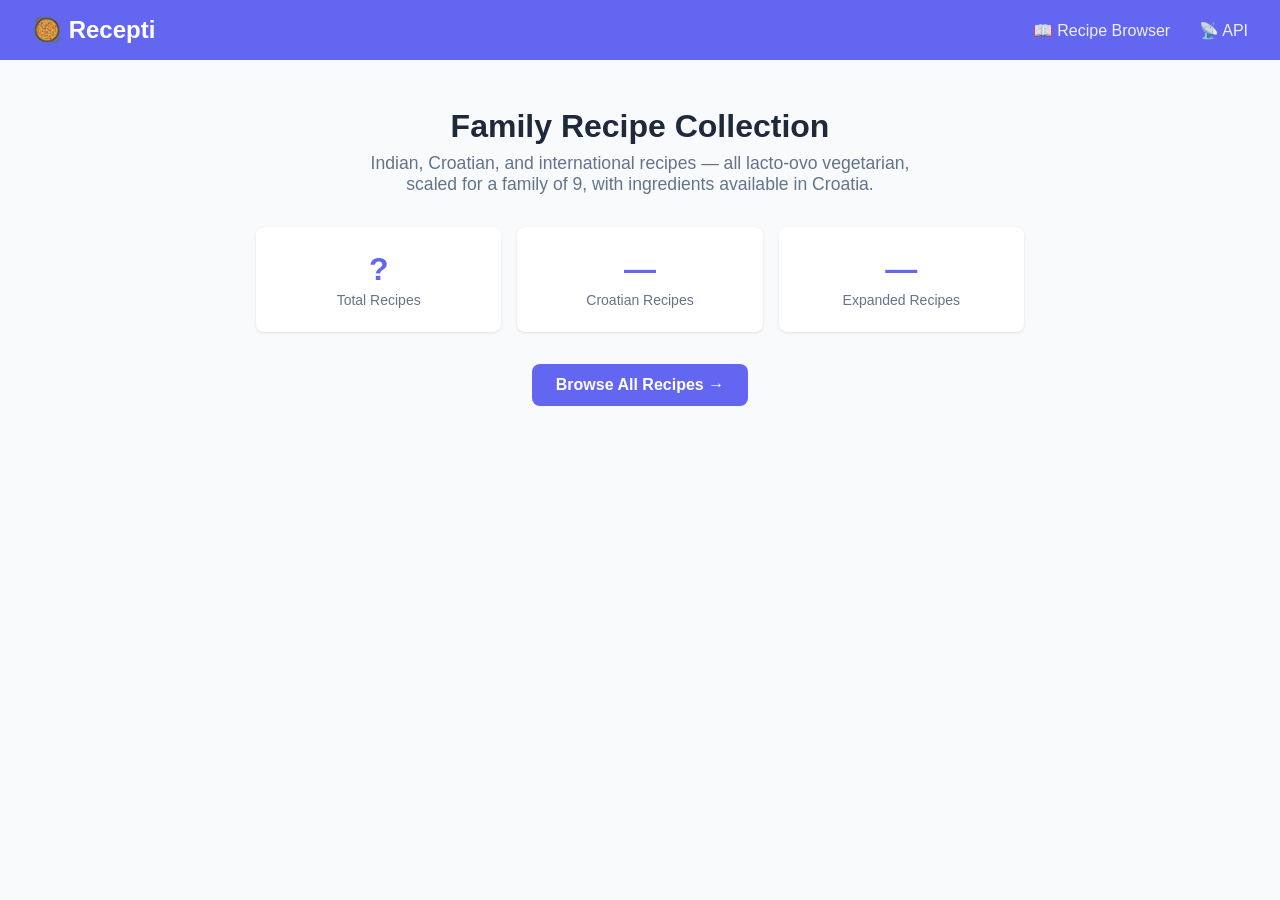
==== static/index.html @ 5a48647b "feat: web expansion pipeline + Flask REST API + family nutrient tracking Phase 2 — Web Expansion: - " ====
<!DOCTYPE html>
<html lang="en">
<head>
    <meta charset="UTF-8">
    <meta name="viewport" content="width=device-width, initial-scale=1.0">
    <title>Recepti — Family Recipe Bot</title>
    <style>
        * { box-sizing: border-box; margin: 0; padding: 0; }
        body { font-family: -apple-system, BlinkMacSystemFont, 'Segoe UI', sans-serif; background: #f8fafc; color: #1e293b; }
        header { background: #6366f1; color: white; padding: 1rem 2rem; display: flex; align-items: center; justify-content: space-between; }
        header h1 { font-size: 1.5rem; }
        header nav a { color: white; text-decoration: none; margin-left: 1.5rem; opacity: 0.9; }
        header nav a:hover { opacity: 1; }
        main { max-width: 800px; margin: 3rem auto; padding: 0 1rem; text-align: center; }
        .hero { margin-bottom: 2rem; }
        .hero h2 { font-size: 2rem; margin-bottom: 0.5rem; }
        .hero p { color: #64748b; font-size: 1.1rem; margin-bottom: 2rem; }
        .stats-grid { display: grid; grid-template-columns: repeat(3, 1fr); gap: 1rem; margin-bottom: 2rem; }
        .stat-card { background: white; border-radius: 8px; padding: 1.5rem; box-shadow: 0 1px 3px rgba(0,0,0,0.1); }
        .stat-card .number { font-size: 2rem; font-weight: 700; color: #6366f1; }
        .stat-card .label { color: #64748b; font-size: 0.875rem; margin-top: 0.25rem; }
        .btn { display: inline-block; background: #6366f1; color: white; padding: 0.75rem 1.5rem; border-radius: 8px; text-decoration: none; font-weight: 600; }
        .btn:hover { background: #4f46e5; }
        @media (max-width: 600px) { .stats-grid { grid-template-columns: 1fr; } }
    </style>
</head>
<body>
    <header>
        <h1>🥘 Recepti</h1>
        <nav>
            <a href="/recipes">📖 Recipe Browser</a>
            <a href="/api/recipes">📡 API</a>
        </nav>
    </header>
    <main>
        <div class="hero">
            <h2>Family Recipe Collection</h2>
            <p>Indian, Croatian, and international recipes — all lacto-ovo vegetarian,<br>scaled for a family of 9, with ingredients available in Croatia.</p>
        </div>
        <div class="stats-grid">
            <div class="stat-card">
                <div class="number" id="total-count">—</div>
                <div class="label">Total Recipes</div>
            </div>
            <div class="stat-card">
                <div class="number" id="croatian-count">—</div>
                <div class="label">Croatian Recipes</div>
            </div>
            <div class="stat-card">
                <div class="number" id="expanded-count">—</div>
                <div class="label">Expanded Recipes</div>
            </div>
        </div>
        <a href="/recipes" class="btn">Browse All Recipes →</a>
    </main>
    <script>
        async function loadStats() {
            try {
                const res = await fetch('/api/stats');
                const data = await res.json();
                document.getElementById('total-count').textContent = data.total;
                document.getElementById('croatian-count').textContent = data.by_source.croatian;
                document.getElementById('expanded-count').textContent = data.by_source.expanded;
            } catch (e) {
                document.getElementById('total-count').textContent = '?';
            }
        }
        loadStats();
    </script>
</body>
</html>
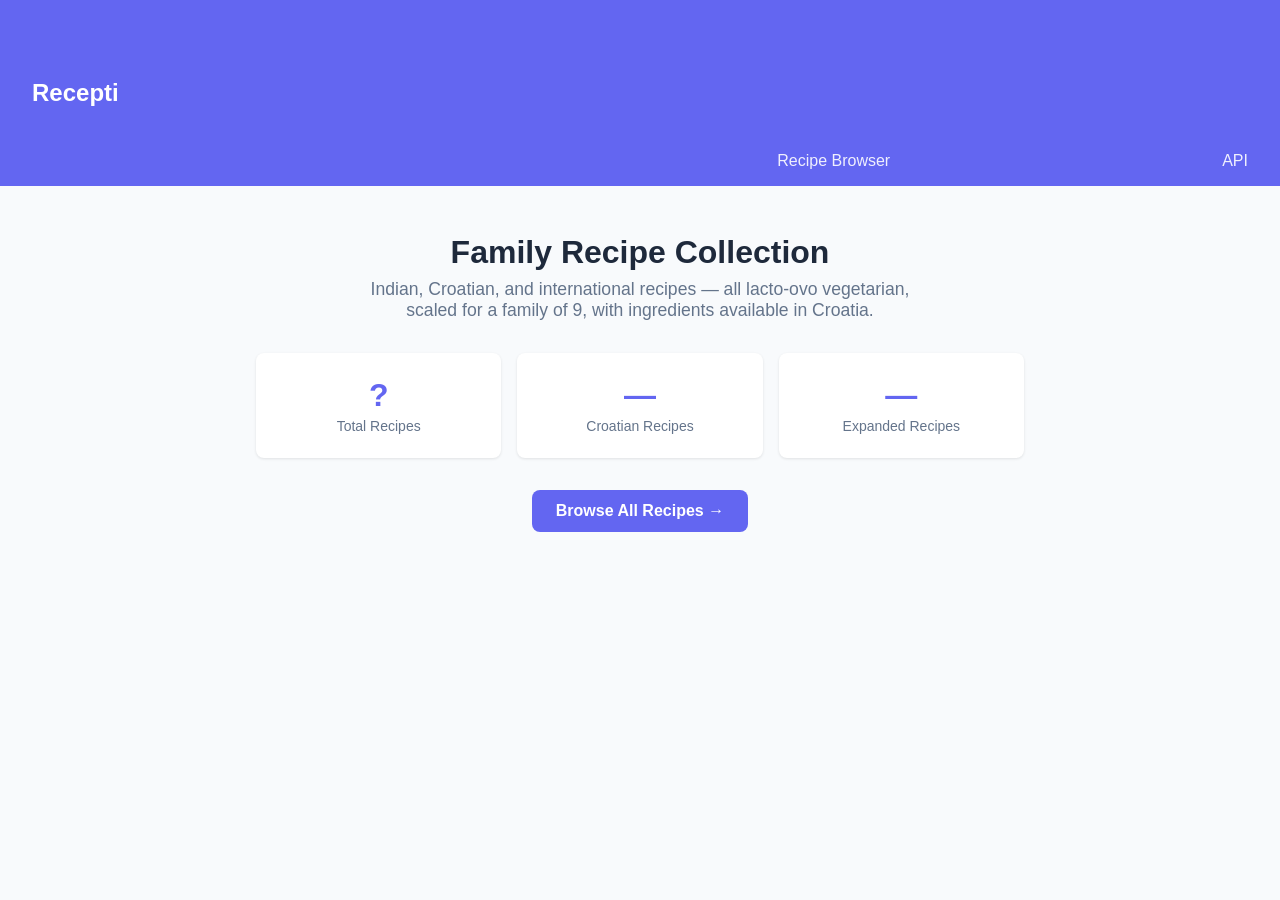
==== commit 59fb8d53: "feat: add 20 Croatian recipes + systemd service + .env template - Added authentic Croatian recipes (" ====
--- a/static/index.html
+++ b/static/index.html
@@ -3,6 +3,11 @@
 <head>
     <meta charset="UTF-8">
     <meta name="viewport" content="width=device-width, initial-scale=1.0">
+    <meta name="theme-color" content="#2d6a4f">
+    <meta name="description" content="Family recipe collection with Indian, Croatian, and international vegetarian recipes scaled for a family of 9.">
+    <link rel="preconnect" href="https://fonts.googleapis.com">
+    <link rel="preconnect" href="https://fonts.gstatic.com" crossorigin>
+    <link href="https://fonts.googleapis.com/css2?family=Inter:wght@400;500;600;700&family=JetBrains+Mono:wght@400;500&display=swap" rel="stylesheet">
     <title>Recepti — Family Recipe Bot</title>
     <style>
         * { box-sizing: border-box; margin: 0; padding: 0; }
@@ -23,13 +28,15 @@
         .btn:hover { background: #4f46e5; }
         @media (max-width: 600px) { .stats-grid { grid-template-columns: 1fr; } }
     </style>
+    <script src="/static/js/theme.js" defer></script>
 </head>
 <body>
     <header>
-        <h1>🥘 Recepti</h1>
-        <nav>
-            <a href="/recipes">📖 Recipe Browser</a>
-            <a href="/api/recipes">📡 API</a>
+        <h1><a href="/" aria-label="Recepti home" aria-current="page" style="color: white; text-decoration: none;">Recepti</a></h1>
+        <span id="theme-toggle-wrap"></span>
+        <nav role="navigation" aria-label="Main navigation">
+            <a href="/recipes" aria-label="Recipe Browser"><svg class="icon" aria-hidden="true"><use href="/static/svg/icons.svg#book-open"/></svg> Recipe Browser</a>
+            <a href="/api/recipes" aria-label="API"><svg class="icon" aria-hidden="true"><use href="/static/svg/icons.svg#clipboard-list"/></svg> API</a>
         </nav>
     </header>
     <main>
@@ -67,5 +74,8 @@
         }
         loadStats();
     </script>
+    <script>
+        document.getElementById('theme-toggle-wrap').appendChild(window.ReceptiTheme.createToggle());
+    </script>
 </body>
 </html>
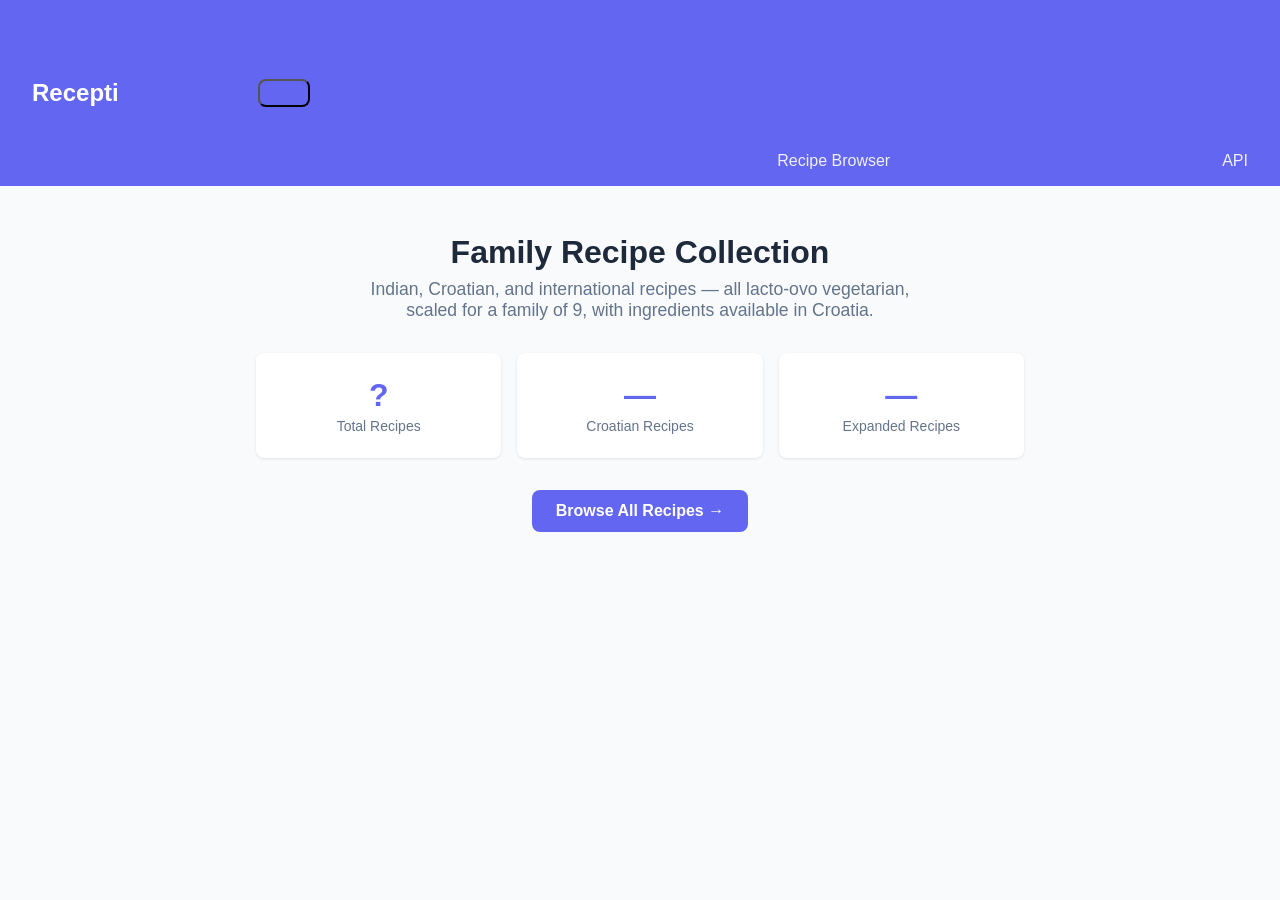
==== commit 712e6394: "feat: Croatian localization + grocery availability for recipes - Localize recipe + ingredient names " ====
--- a/static/index.html
+++ b/static/index.html
@@ -28,7 +28,7 @@
         .btn:hover { background: #4f46e5; }
         @media (max-width: 600px) { .stats-grid { grid-template-columns: 1fr; } }
     </style>
-    <script src="/static/js/theme.js" defer></script>
+    <script src="/static/js/theme.js"></script>
 </head>
 <body>
     <header>
